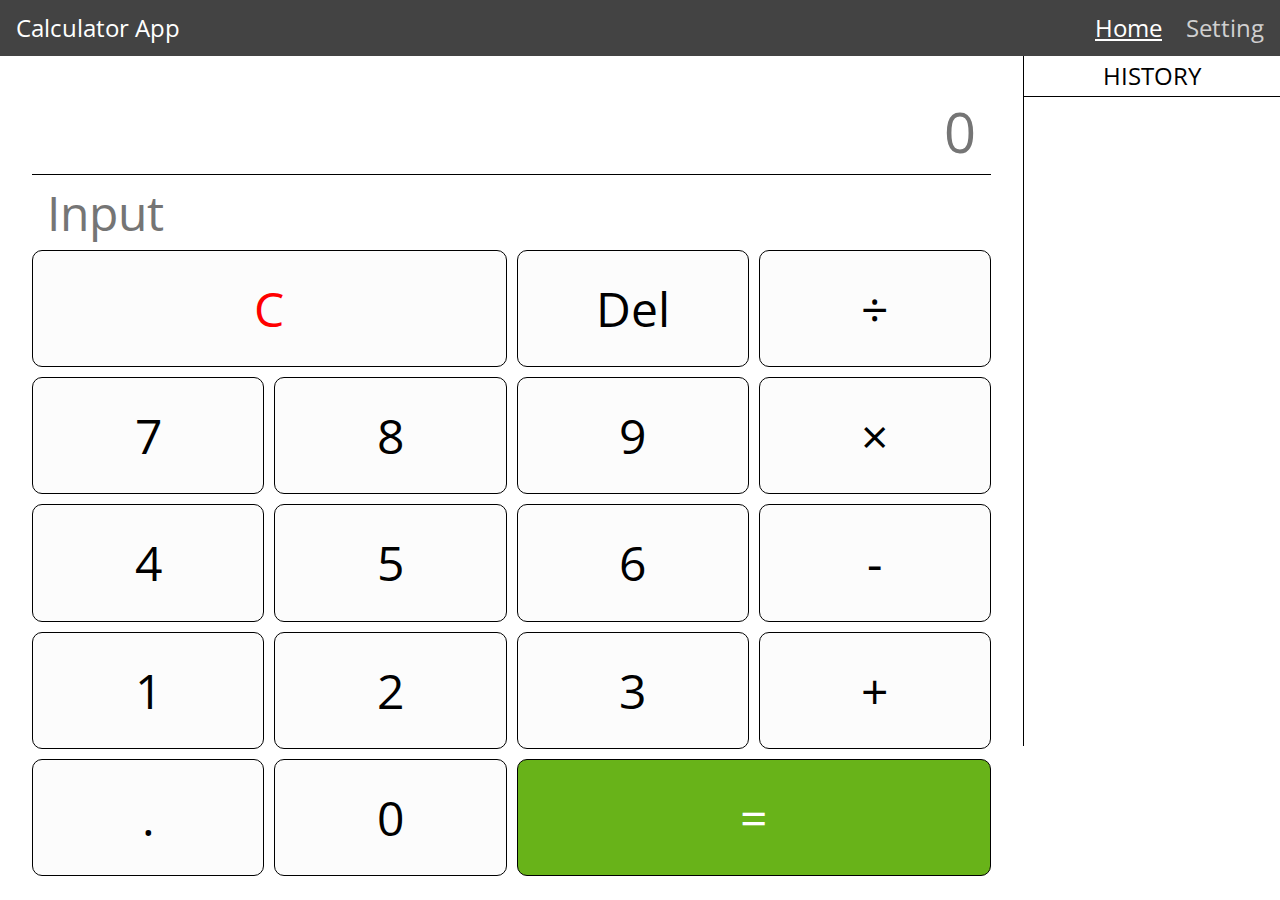
==== index.html @ a398b0c0 "feat: update html, css" ====
<!DOCTYPE html>
<html lang="en">
  <head>
    <meta charset="UTF-8" />
    <meta name="viewport" content="width=device-width, initial-scale=1.0" />
    <link rel="stylesheet" href="style.css" />
    <title>Calculator</title>
  </head>
  <body>
    <header class="calculator__header">
      <div class="header-name">Calculator App</div>
      <nav class="header-nav">
        <a class="nav-link active-page" href="">Home</a>
        <a class="nav-link" href="">Setting</a>
      </nav>
    </header>
    <main>
      <article class="calculator">
        <div class="calculator-block container">
          <input
            type="text"
            id="display"
            class="calculator__display"
            placeholder="0"
            disabled
          />
          <input
            class="calculator__input"
            type="text"
            id="userInput"
            placeholder="Input"
            disabled
          />
          <div class="calculator__keypad">
            <button id="btn-clear" class="btn btn-clear" data-clear>C</button>
            <button id="btn-delete" class="btn" data-backspace>Del</button>
            <button id="btn-divide" class="btn" data-operator="÷">÷</button>
            <button id="btn-7" class="btn" data-number="7">7</button>
            <button id="btn-8" class="btn" data-number="8">8</button>
            <button id="btn-9" class="btn" data-number="9">9</button>
            <button id="btn-multiply" class="btn" data-operator="×">×</button>
            <button id="btn-4" class="btn" data-number="4">4</button>
            <button id="btn-5" class="btn" data-number="5">5</button>
            <button id="btn-6" class="btn" data-number="6">6</button>
            <button id="btn-minus" class="btn" data-operator="-">-</button>
            <button id="btn-1" class="btn" data-number="1">1</button>
            <button id="btn-2" class="btn" data-number="2">2</button>
            <button id="btn-3" class="btn" data-number="3">3</button>
            <button id="btn-plus" class="btn" data-operator="+">+</button>
            <button id="btn-decimal" class="btn" data-decimal=".">.</button>
            <button id="btn-0" class="btn" data-number="0">0</button>
            <button id="btn-equal" class="btn btn-equal" data-equal>=</button>
          </div>
        </div>
        <div class="history-block container">
          <h4>HISTORY</h4>
          <div class="history-container container"></div>
        </div>
      </article>
    </main>
    <!-- <div class="container">
      <article class="calculator"></article>
    </div>
    <div class="right-side"></div> -->

    <script src="script.js"></script>
  </body>
</html>
---- style.css ----
@import url('https://fonts.googleapis.com/css2?family=Open+Sans:ital,wght@0,300..800;1,300..800&display=swap');

* {
	padding: 0;
	margin: 0;
	border: 0;
}

*,
*:before,
*:after {
	-webkit-box-sizing: border-box;
	box-sizing: border-box;
}

:focus,
:active {
	outline: none;
}

a:focus,
a:active {
	outline: none;
}

nav,
footer,
header,
aside {
	display: block;
}

html,
body {
	height: 100%;
	width: 100%;
	font-size: 100%;
	line-height: 1;
	font-size: 14px;
	-ms-text-size-adjust: 100%;
	-moz-text-size-adjust: 100%;
	-webkit-text-size-adjust: 100%;
}

input,
button,
textarea {
	font-family: inherit;
}

input::-ms-clear {
	display: none;
}

button {
	cursor: pointer;
}

button::-moz-focus-inner {
	padding: 0;
	border: 0;
}

a,
a:visited {
	text-decoration: none;
	color: inherit;
}

a:hover {
	text-decoration: none;
}

ul li {
	list-style: none;
}

h1,
h2,
h3,
h4,
h5,
h6 {
	font-size: inherit;
	font-weight: 400;
}



/*--------------------*/

:root {
	--color-bg: #FFFFFF;
	--color-bg-header: #434343;
	--color-white-100: rgba(255, 255, 255, 1);
	--color-white-75: rgba(255, 255, 255, 0.75);
	--color-black-100: rgba(0, 0, 0, 1);
	/* --color-quiz: #171717;
	--color-bg-second: #444444;
	--color-text: #E5E5E5;
	--color-bg-answer: #152A3D;
	--color-bg-hover: #294F74;
	--color-answer-checked: #3A668B;
	--color-correct-answer: #62BE5C;
	--color-incorrect-answer: #C63B34;
	--color-not-selected-answer: #ffc507;
	--color-button: #437FB1;
	--color-checkbox: #0b76ef;
	--color-bg-switch-theme: #FFF;
	--color-switch-theme: #171717; */

	--font: "Open Sans", sans-serif;

	--xs3: 4px;
	--xs2: 8px;
	--xs: 16px;
	--sm: 24px;
	--md: 32px;
	--lg: 40px;
	--xl: 48px;
	--xl2: 56px;
	--xl3: 64px;
	--xl4: 72px;
	--xl5: 80px;
	--xl6: 88px;
	--xl7: 96px;
	--xl8: 104px;
	--xl9: 112px;
	--xl10: 120px;
}

.light-theme {
	--color-bg: #FFF;
	/* --color-quiz: #B8B8B8;
	--color-bg-second: #F0F0F0;
	--color-text: #171717;
	--color-bg-answer: #73B1F4;
	--color-bg-hover: #5E9CEA;
	--color-answer-checked: #4B89DA;
	--color-button: #73B1F4;
	--color-bg-switch-theme: #171717;
	--color-switch-theme: #FFF; */
}

body {
	font-family: var(--font);
	background: var(--color-bg);
}

main {
	/* height: calc(100vh - 56px); */
}

.container {
	height: calc(100vh - 210px);
}

.calculator__header {
	background: var(--color-bg-header);
	color: var(--color-white-100);

	display: flex;
	justify-content: space-between;

	font-size: var(--sm);
	padding: var(--xs);
}

.header-nav {
	display: flex;
	gap: var(--sm);
}

.nav-link {
	color: var(--color-white-75);
}

.active-page {
	color: var(--color-white-100);
	text-decoration: underline;
}

.calculator {
	display: flex;
}

.calculator-block {
	flex: 1 1 80%;
	padding: var(--md);
	border-right: 1px solid var(--color-black-100);
}

.calculator-block input:disabled {
	background: var(--color-white-100);
	color: var(--color-black-100);
}

.calculator__input {
	width: 100%;
	font-size: var(--xl);
	border-top: 1px solid var(--color-black-100);
	padding: 5px 15px;
}

.calculator__display {
	width: 100%;
	font-size: var(--xl2);
	text-align: right;
	direction: ltr;
	padding: 5px 15px;
}

.calculator__keypad {
	height: 100%;
	display: -ms-grid;
	display: grid;
	-webkit-box-pack: center;
	-ms-flex-pack: center;
	justify-content: center;
	gap: 10px;
	-ms-grid-columns: 1fr 10px 1fr 10px 1fr 10px 1fr;
	grid-template-columns: repeat(4, 1fr);
	-ms-grid-rows: 1fr 10px 1fr 10px 1fr 10px 1fr 10px 1fr;
	grid-template-rows: repeat(5, 1fr);
}

.buttons>*:nth-child(1) {
	-ms-grid-row: 1;
	-ms-grid-column: 1;
}

.buttons>*:nth-child(2) {
	-ms-grid-row: 1;
	-ms-grid-column: 3;
}

.buttons>*:nth-child(3) {
	-ms-grid-row: 1;
	-ms-grid-column: 5;
}

.buttons>*:nth-child(4) {
	-ms-grid-row: 1;
	-ms-grid-column: 7;
}

.buttons>*:nth-child(5) {
	-ms-grid-row: 3;
	-ms-grid-column: 1;
}

.buttons>*:nth-child(6) {
	-ms-grid-row: 3;
	-ms-grid-column: 3;
}

.buttons>*:nth-child(7) {
	-ms-grid-row: 3;
	-ms-grid-column: 5;
}

.buttons>*:nth-child(8) {
	-ms-grid-row: 3;
	-ms-grid-column: 7;
}

.buttons>*:nth-child(9) {
	-ms-grid-row: 5;
	-ms-grid-column: 1;
}

.buttons>*:nth-child(10) {
	-ms-grid-row: 5;
	-ms-grid-column: 3;
}

.buttons>*:nth-child(11) {
	-ms-grid-row: 5;
	-ms-grid-column: 5;
}

.buttons>*:nth-child(12) {
	-ms-grid-row: 5;
	-ms-grid-column: 7;
}

.buttons>*:nth-child(13) {
	-ms-grid-row: 7;
	-ms-grid-column: 1;
}

.buttons>*:nth-child(14) {
	-ms-grid-row: 7;
	-ms-grid-column: 3;
}

.buttons>*:nth-child(15) {
	-ms-grid-row: 7;
	-ms-grid-column: 5;
}

.buttons>*:nth-child(16) {
	-ms-grid-row: 7;
	-ms-grid-column: 7;
}

.buttons>*:nth-child(17) {
	-ms-grid-row: 9;
	-ms-grid-column: 1;
}

.buttons>*:nth-child(18) {
	-ms-grid-row: 9;
	-ms-grid-column: 3;
}

.buttons>*:nth-child(19) {
	-ms-grid-row: 9;
	-ms-grid-column: 5;
}

.buttons>*:nth-child(20) {
	-ms-grid-row: 9;
	-ms-grid-column: 7;
}

.btn {
	font-size: var(--xl);
	border: 1px solid #000;
	border-radius: 10px;
	background-color: #fcfcfc;
}

.btn:hover {
	background-color: #dfdfdf;
}

.btn:active {
	background-color: #afafaf;
}

.btn-clear {
	-ms-grid-column: 1;
	grid-column-start: 1;
	-ms-grid-column-span: 2;
	grid-column-end: 3;
	color: red;
	-webkit-transition: 0.3s ease;
	transition: 0.3s ease;
}

.btn-clear:hover {
	color: white;
	background-color: rgb(255, 90, 90);
}

.btn-clear:active {
	background-color: rgb(165, 0, 0);
}

.btn-equal {
	-ms-grid-column: 3;
	grid-column-start: 3;
	-ms-grid-column-span: 2;
	grid-column-end: 5;
	color: white;
	background-color: #68b319;
	-webkit-transition: 0.3s ease;
	transition: 0.3s ease;
}

.btn-equal:hover {
	background-color: #599b13;
}

.btn-equal:active {
	background-color: #42720f;
}

.history-block {
	flex: 1 1 20%;
}

.history-container {
	overflow-y: scroll;
}

.history-block h4 {
	font-size: var(--sm);
	padding: var(--xs2);
	margin-bottom: var(--xs2);
	text-align: center;
	border-bottom: 1px solid var(--color-black-100);
}

.history-container {
	font-size: var(--sm);
	padding: var(--xs3);
}

.history-item {
	cursor: pointer;
}

.history-item:hover {
	font-weight: bold;
}

@media (max-width: 600px) {
	.calculator__header {
		font-size: var(--xs);
		padding: var(--xs2);
	}
}

/*
body {
	font-family: "Open Sans";
	font-size: 48px;
	background: #fcfcfc;
}

body button {
	font-size: inherit;
}

#userInput {
	width: 100%;
	font-size: 64px;
	border: 2px solid #000;
	text-align: right;
	direction: ltr;
	padding: 5px 15px;
}

.container {
	width: 75%;
	height: 100vh;
	margin: auto;
	display: -webkit-box;
	display: -ms-flexbox;
	display: flex;
	-webkit-box-pack: center;
	-ms-flex-pack: center;
	justify-content: center;
	-webkit-box-align: center;
	-ms-flex-align: center;
	align-items: center;
}

.calculator {
	background-color: #f2f2f2;
	-webkit-box-shadow: 0px 2px 6px 3px black;
	box-shadow: 0px 2px 6px 3px black;
	padding: 15px;
	width: 400px;
	height: 550px;
	display: -webkit-box;
	display: -ms-flexbox;
	display: flex;
	-webkit-box-orient: vertical;
	-webkit-box-direction: normal;
	-ms-flex-direction: column;
	flex-direction: column;
	gap: 10px;
}

.calculator__buttons {
	height: 100%;
	display: -ms-grid;
	display: grid;
	-webkit-box-pack: center;
	-ms-flex-pack: center;
	justify-content: center;
	gap: 10px;
	-ms-grid-columns: 1fr 10px 1fr 10px 1fr 10px 1fr;
	grid-template-columns: repeat(4, 1fr);
	-ms-grid-rows: 1fr 10px 1fr 10px 1fr 10px 1fr 10px 1fr;
	grid-template-rows: repeat(5, 1fr);
}

.buttons>*:nth-child(1) {
	-ms-grid-row: 1;
	-ms-grid-column: 1;
}

.buttons>*:nth-child(2) {
	-ms-grid-row: 1;
	-ms-grid-column: 3;
}

.buttons>*:nth-child(3) {
	-ms-grid-row: 1;
	-ms-grid-column: 5;
}

.buttons>*:nth-child(4) {
	-ms-grid-row: 1;
	-ms-grid-column: 7;
}

.buttons>*:nth-child(5) {
	-ms-grid-row: 3;
	-ms-grid-column: 1;
}

.buttons>*:nth-child(6) {
	-ms-grid-row: 3;
	-ms-grid-column: 3;
}

.buttons>*:nth-child(7) {
	-ms-grid-row: 3;
	-ms-grid-column: 5;
}

.buttons>*:nth-child(8) {
	-ms-grid-row: 3;
	-ms-grid-column: 7;
}

.buttons>*:nth-child(9) {
	-ms-grid-row: 5;
	-ms-grid-column: 1;
}

.buttons>*:nth-child(10) {
	-ms-grid-row: 5;
	-ms-grid-column: 3;
}

.buttons>*:nth-child(11) {
	-ms-grid-row: 5;
	-ms-grid-column: 5;
}

.buttons>*:nth-child(12) {
	-ms-grid-row: 5;
	-ms-grid-column: 7;
}

.buttons>*:nth-child(13) {
	-ms-grid-row: 7;
	-ms-grid-column: 1;
}

.buttons>*:nth-child(14) {
	-ms-grid-row: 7;
	-ms-grid-column: 3;
}

.buttons>*:nth-child(15) {
	-ms-grid-row: 7;
	-ms-grid-column: 5;
}

.buttons>*:nth-child(16) {
	-ms-grid-row: 7;
	-ms-grid-column: 7;
}

.buttons>*:nth-child(17) {
	-ms-grid-row: 9;
	-ms-grid-column: 1;
}

.buttons>*:nth-child(18) {
	-ms-grid-row: 9;
	-ms-grid-column: 3;
}

.buttons>*:nth-child(19) {
	-ms-grid-row: 9;
	-ms-grid-column: 5;
}

.buttons>*:nth-child(20) {
	-ms-grid-row: 9;
	-ms-grid-column: 7;
}

.btn {
	border: 1px solid #000;
	border-radius: 10px;
	background-color: #fcfcfc;
}

.btn:hover {
	background-color: #dfdfdf;
}

.btn:active {
	background-color: #afafaf;
}

.btn-clear {
	-ms-grid-column: 1;
	grid-column-start: 1;
	-ms-grid-column-span: 2;
	grid-column-end: 3;
	color: red;
	-webkit-transition: 0.3s ease;
	transition: 0.3s ease;
}

.btn-clear:hover {
	color: white;
	background-color: rgb(255, 90, 90);
}

.btn-clear:active {
	background-color: rgb(165, 0, 0);
}

.btn-equal {
	-ms-grid-column: 3;
	grid-column-start: 3;
	-ms-grid-column-span: 2;
	grid-column-end: 5;
	color: white;
	background-color: #68b319;
	-webkit-transition: 0.3s ease;
	transition: 0.3s ease;
}

.btn-equal:hover {
	background-color: #599b13;
}

.btn-equal:active {
	background-color: #42720f;
}

.calculator-row {
	display: flex;
}

.right-side {
	padding: 0 20px;
}

@media (max-width: 479.98px) {
	.calculator {
		width: 300px;
		height: 400px;
	}

	body {
		font-size: 32px;
	}

	#userInput {
		font-size: 48px;
		padding: 0 15px;
	}
}
	*/
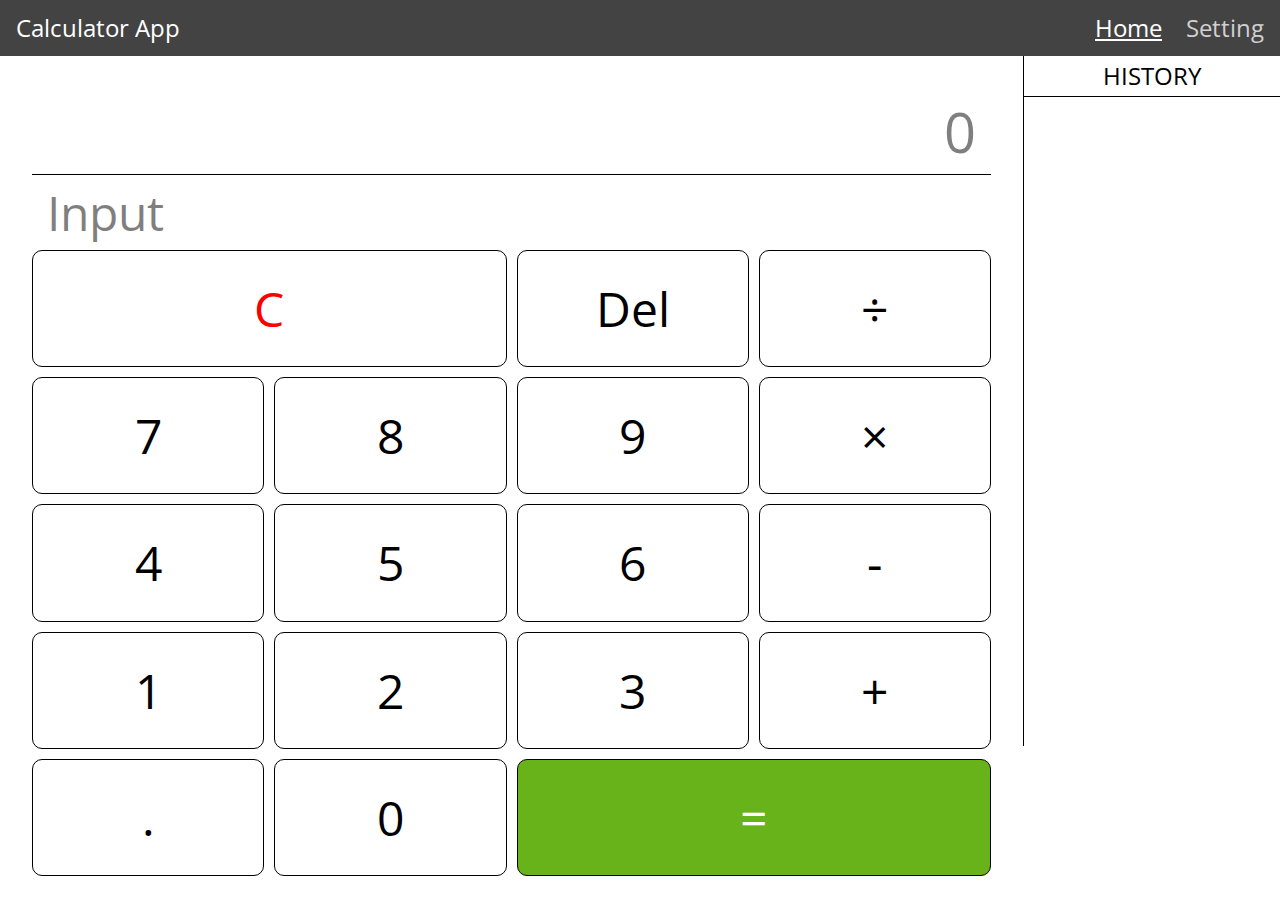
==== commit f2ca7a8a: "feat: add settings page" ====
--- a/index.html
+++ b/index.html
@@ -10,8 +10,8 @@
     <header class="calculator__header">
       <div class="header-name">Calculator App</div>
       <nav class="header-nav">
-        <a class="nav-link active-page" href="">Home</a>
-        <a class="nav-link" href="">Setting</a>
+        <a class="nav-link active-page" href="/">Home</a>
+        <a class="nav-link" href="settings.html">Setting</a>
       </nav>
     </header>
     <main>
--- a/style.css
+++ b/style.css
@@ -92,25 +92,20 @@
 :root {
 	--color-bg: #FFFFFF;
 	--color-bg-header: #434343;
+	--color-placeholder: rgba(0, 0, 0, 0.5);
+	--color-bg-btn: #FFFFFF;
+	--color-text: #000000;
 	--color-white-100: rgba(255, 255, 255, 1);
 	--color-white-75: rgba(255, 255, 255, 0.75);
 	--color-black-100: rgba(0, 0, 0, 1);
-	/* --color-quiz: #171717;
-	--color-bg-second: #444444;
-	--color-text: #E5E5E5;
-	--color-bg-answer: #152A3D;
-	--color-bg-hover: #294F74;
-	--color-answer-checked: #3A668B;
-	--color-correct-answer: #62BE5C;
-	--color-incorrect-answer: #C63B34;
-	--color-not-selected-answer: #ffc507;
-	--color-button: #437FB1;
-	--color-checkbox: #0b76ef;
-	--color-bg-switch-theme: #FFF;
-	--color-switch-theme: #171717; */
+
+	--color-bg-switch-theme: #171717;
+	--color-switch-theme: #FFF;
+
 
 	--font: "Open Sans", sans-serif;
 
+	--header-height: 210px;
 	--xs3: 4px;
 	--xs2: 8px;
 	--xs: 16px;
@@ -129,17 +124,18 @@
 	--xl10: 120px;
 }
 
-.light-theme {
-	--color-bg: #FFF;
-	/* --color-quiz: #B8B8B8;
-	--color-bg-second: #F0F0F0;
-	--color-text: #171717;
-	--color-bg-answer: #73B1F4;
-	--color-bg-hover: #5E9CEA;
-	--color-answer-checked: #4B89DA;
-	--color-button: #73B1F4;
-	--color-bg-switch-theme: #171717;
-	--color-switch-theme: #FFF; */
+.dark-theme {
+	--color-bg: #727272;
+	--color-bg-header: #434343;
+	--color-bg-btn: #949494;
+	--color-placeholder: rgba(255, 255, 255, 0.5);
+	--color-text: #FFFFFF;
+	--color-white-100: rgba(255, 255, 255, 1);
+	--color-white-75: rgba(255, 255, 255, 0.65);
+	--color-black-100: rgba(0, 0, 0, 1);
+
+	--color-bg-switch-theme: #FFF;
+	--color-switch-theme: #727272;
 }
 
 body {
@@ -147,12 +143,9 @@
 	background: var(--color-bg);
 }
 
-main {
-	/* height: calc(100vh - 56px); */
-}
 
 .container {
-	height: calc(100vh - 210px);
+	height: calc(100vh - var(--header-height));
 }
 
 .calculator__header {
@@ -187,19 +180,23 @@
 .calculator-block {
 	flex: 1 1 80%;
 	padding: var(--md);
-	border-right: 1px solid var(--color-black-100);
+	border-right: 1px solid var(--color-text);
+}
+
+.calculator-block input::placeholder {
+	color: var(--color-placeholder);
 }
 
 .calculator-block input:disabled {
-	background: var(--color-white-100);
-	color: var(--color-black-100);
+	background: var(--color-bg);
 }
 
 .calculator__input {
 	width: 100%;
 	font-size: var(--xl);
-	border-top: 1px solid var(--color-black-100);
+	border-top: 1px solid var(--color-text);
 	padding: 5px 15px;
+	color: var(--color-text);
 }
 
 .calculator__display {
@@ -208,6 +205,7 @@
 	text-align: right;
 	direction: ltr;
 	padding: 5px 15px;
+	color: var(--color-text);
 }
 
 .calculator__keypad {
@@ -328,7 +326,8 @@
 	font-size: var(--xl);
 	border: 1px solid #000;
 	border-radius: 10px;
-	background-color: #fcfcfc;
+	background-color: var(--color-bg-btn);
+	color: var(--color-text);
 }
 
 .btn:hover {
@@ -382,7 +381,7 @@
 }
 
 .history-container {
-	overflow-y: scroll;
+	overflow-y: auto;
 }
 
 .history-block h4 {
@@ -390,7 +389,8 @@
 	padding: var(--xs2);
 	margin-bottom: var(--xs2);
 	text-align: center;
-	border-bottom: 1px solid var(--color-black-100);
+	border-bottom: 1px solid var(--color-text);
+	color: var(--color-text);
 }
 
 .history-container {
@@ -400,258 +400,59 @@
 
 .history-item {
 	cursor: pointer;
+	color: var(--color-text);
 }
 
 .history-item:hover {
 	font-weight: bold;
 }
+
+
+.settings-header {
+	color: var(--color-text);
+	font-size: var(--xl);
+	padding: var(--md);
+}
+
+.settings label {
+	padding: var(--xs2) var(--md);
+	color: var(--color-text);
+	font-size: var(--sm);
+	display: block;
+}
+
+#theme-select {
+	width: 200px;
+	margin: var(--xs2) var(--md);
+	background-color: var(--color-switch-theme);
+	color: var(--color-bg-switch-theme);
+	border: 1px solid var(--color-bg-switch-theme);
+	font-size: var(--sm);
+	font-family: inherit;
+	padding: var(--xs3) var(--xs2);
+	display: block;
+}
+
+#clear-history {
+	width: 200px;
+	margin: var(--xs2) var(--md);
+	background-color: var(--color-switch-theme);
+	color: var(--color-bg-switch-theme);
+	border: 1px solid var(--color-bg-switch-theme);
+	font-size: var(--sm);
+	font-family: inherit;
+	padding: var(--xs3) var(--xs2);
+	display: block;
+}
+
+#clear-history:hover {
+	text-decoration: underline;
+}
+
 
 @media (max-width: 600px) {
 	.calculator__header {
 		font-size: var(--xs);
 		padding: var(--xs2);
 	}
-}
-
-/*
-body {
-	font-family: "Open Sans";
-	font-size: 48px;
-	background: #fcfcfc;
-}
-
-body button {
-	font-size: inherit;
-}
-
-#userInput {
-	width: 100%;
-	font-size: 64px;
-	border: 2px solid #000;
-	text-align: right;
-	direction: ltr;
-	padding: 5px 15px;
-}
-
-.container {
-	width: 75%;
-	height: 100vh;
-	margin: auto;
-	display: -webkit-box;
-	display: -ms-flexbox;
-	display: flex;
-	-webkit-box-pack: center;
-	-ms-flex-pack: center;
-	justify-content: center;
-	-webkit-box-align: center;
-	-ms-flex-align: center;
-	align-items: center;
-}
-
-.calculator {
-	background-color: #f2f2f2;
-	-webkit-box-shadow: 0px 2px 6px 3px black;
-	box-shadow: 0px 2px 6px 3px black;
-	padding: 15px;
-	width: 400px;
-	height: 550px;
-	display: -webkit-box;
-	display: -ms-flexbox;
-	display: flex;
-	-webkit-box-orient: vertical;
-	-webkit-box-direction: normal;
-	-ms-flex-direction: column;
-	flex-direction: column;
-	gap: 10px;
-}
-
-.calculator__buttons {
-	height: 100%;
-	display: -ms-grid;
-	display: grid;
-	-webkit-box-pack: center;
-	-ms-flex-pack: center;
-	justify-content: center;
-	gap: 10px;
-	-ms-grid-columns: 1fr 10px 1fr 10px 1fr 10px 1fr;
-	grid-template-columns: repeat(4, 1fr);
-	-ms-grid-rows: 1fr 10px 1fr 10px 1fr 10px 1fr 10px 1fr;
-	grid-template-rows: repeat(5, 1fr);
-}
-
-.buttons>*:nth-child(1) {
-	-ms-grid-row: 1;
-	-ms-grid-column: 1;
-}
-
-.buttons>*:nth-child(2) {
-	-ms-grid-row: 1;
-	-ms-grid-column: 3;
-}
-
-.buttons>*:nth-child(3) {
-	-ms-grid-row: 1;
-	-ms-grid-column: 5;
-}
-
-.buttons>*:nth-child(4) {
-	-ms-grid-row: 1;
-	-ms-grid-column: 7;
-}
-
-.buttons>*:nth-child(5) {
-	-ms-grid-row: 3;
-	-ms-grid-column: 1;
-}
-
-.buttons>*:nth-child(6) {
-	-ms-grid-row: 3;
-	-ms-grid-column: 3;
-}
-
-.buttons>*:nth-child(7) {
-	-ms-grid-row: 3;
-	-ms-grid-column: 5;
-}
-
-.buttons>*:nth-child(8) {
-	-ms-grid-row: 3;
-	-ms-grid-column: 7;
-}
-
-.buttons>*:nth-child(9) {
-	-ms-grid-row: 5;
-	-ms-grid-column: 1;
-}
-
-.buttons>*:nth-child(10) {
-	-ms-grid-row: 5;
-	-ms-grid-column: 3;
-}
-
-.buttons>*:nth-child(11) {
-	-ms-grid-row: 5;
-	-ms-grid-column: 5;
-}
-
-.buttons>*:nth-child(12) {
-	-ms-grid-row: 5;
-	-ms-grid-column: 7;
-}
-
-.buttons>*:nth-child(13) {
-	-ms-grid-row: 7;
-	-ms-grid-column: 1;
-}
-
-.buttons>*:nth-child(14) {
-	-ms-grid-row: 7;
-	-ms-grid-column: 3;
-}
-
-.buttons>*:nth-child(15) {
-	-ms-grid-row: 7;
-	-ms-grid-column: 5;
-}
-
-.buttons>*:nth-child(16) {
-	-ms-grid-row: 7;
-	-ms-grid-column: 7;
-}
-
-.buttons>*:nth-child(17) {
-	-ms-grid-row: 9;
-	-ms-grid-column: 1;
-}
-
-.buttons>*:nth-child(18) {
-	-ms-grid-row: 9;
-	-ms-grid-column: 3;
-}
-
-.buttons>*:nth-child(19) {
-	-ms-grid-row: 9;
-	-ms-grid-column: 5;
-}
-
-.buttons>*:nth-child(20) {
-	-ms-grid-row: 9;
-	-ms-grid-column: 7;
-}
-
-.btn {
-	border: 1px solid #000;
-	border-radius: 10px;
-	background-color: #fcfcfc;
-}
-
-.btn:hover {
-	background-color: #dfdfdf;
-}
-
-.btn:active {
-	background-color: #afafaf;
-}
-
-.btn-clear {
-	-ms-grid-column: 1;
-	grid-column-start: 1;
-	-ms-grid-column-span: 2;
-	grid-column-end: 3;
-	color: red;
-	-webkit-transition: 0.3s ease;
-	transition: 0.3s ease;
-}
-
-.btn-clear:hover {
-	color: white;
-	background-color: rgb(255, 90, 90);
-}
-
-.btn-clear:active {
-	background-color: rgb(165, 0, 0);
-}
-
-.btn-equal {
-	-ms-grid-column: 3;
-	grid-column-start: 3;
-	-ms-grid-column-span: 2;
-	grid-column-end: 5;
-	color: white;
-	background-color: #68b319;
-	-webkit-transition: 0.3s ease;
-	transition: 0.3s ease;
-}
-
-.btn-equal:hover {
-	background-color: #599b13;
-}
-
-.btn-equal:active {
-	background-color: #42720f;
-}
-
-.calculator-row {
-	display: flex;
-}
-
-.right-side {
-	padding: 0 20px;
-}
-
-@media (max-width: 479.98px) {
-	.calculator {
-		width: 300px;
-		height: 400px;
-	}
-
-	body {
-		font-size: 32px;
-	}
-
-	#userInput {
-		font-size: 48px;
-		padding: 0 15px;
-	}
-}
-	*/+}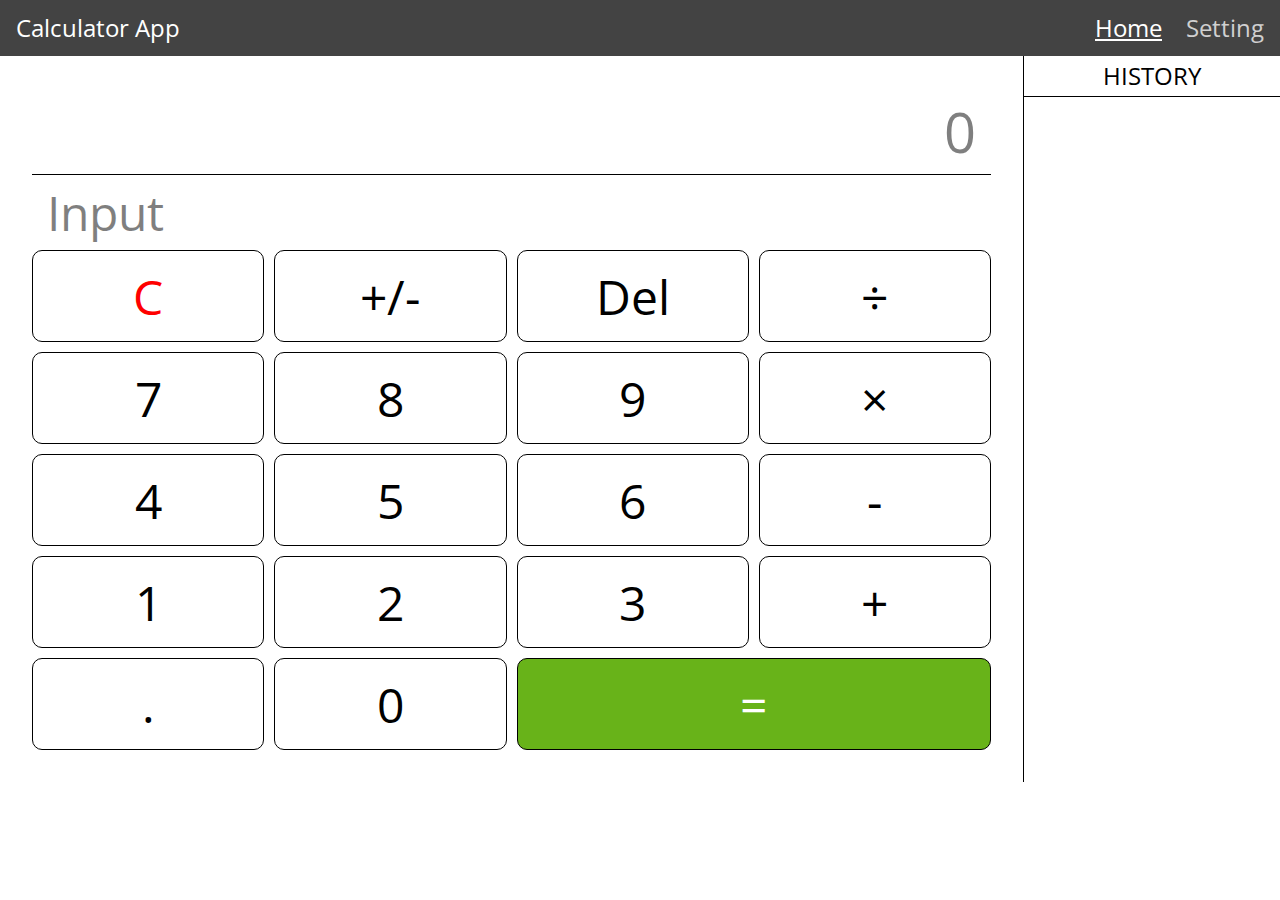
==== commit 8c2d1a7c: "fix: update layout" ====
--- a/index.html
+++ b/index.html
@@ -7,57 +7,63 @@
     <title>Calculator</title>
   </head>
   <body>
-    <header class="calculator__header">
-      <div class="header-name">Calculator App</div>
-      <nav class="header-nav">
-        <a class="nav-link active-page" href="/">Home</a>
-        <a class="nav-link" href="settings.html">Setting</a>
-      </nav>
-    </header>
-    <main>
-      <article class="calculator">
-        <div class="calculator-block container">
-          <input
-            type="text"
-            id="display"
-            class="calculator__display"
-            placeholder="0"
-            disabled
-          />
-          <input
-            class="calculator__input"
-            type="text"
-            id="userInput"
-            placeholder="Input"
-            disabled
-          />
-          <div class="calculator__keypad">
-            <button id="btn-clear" class="btn btn-clear" data-clear>C</button>
-            <button id="btn-delete" class="btn" data-backspace>Del</button>
-            <button id="btn-divide" class="btn" data-operator="÷">÷</button>
-            <button id="btn-7" class="btn" data-number="7">7</button>
-            <button id="btn-8" class="btn" data-number="8">8</button>
-            <button id="btn-9" class="btn" data-number="9">9</button>
-            <button id="btn-multiply" class="btn" data-operator="×">×</button>
-            <button id="btn-4" class="btn" data-number="4">4</button>
-            <button id="btn-5" class="btn" data-number="5">5</button>
-            <button id="btn-6" class="btn" data-number="6">6</button>
-            <button id="btn-minus" class="btn" data-operator="-">-</button>
-            <button id="btn-1" class="btn" data-number="1">1</button>
-            <button id="btn-2" class="btn" data-number="2">2</button>
-            <button id="btn-3" class="btn" data-number="3">3</button>
-            <button id="btn-plus" class="btn" data-operator="+">+</button>
-            <button id="btn-decimal" class="btn" data-decimal=".">.</button>
-            <button id="btn-0" class="btn" data-number="0">0</button>
-            <button id="btn-equal" class="btn btn-equal" data-equal>=</button>
+    
+      <header class="calculator__header">
+        <div class="header-name">Calculator App</div>
+        <nav class="header-nav">
+          <a class="nav-link active-page" href="/">Home</a>
+          <a class="nav-link" href="settings.html">Setting</a>
+        </nav>
+      </header>
+      <main>
+			<div class="wrapper">
+        <section class="calculator">
+          <div class="calculator-block container">
+            <input
+              type="text"
+              id="display"
+              class="calculator__display"
+              placeholder="0"
+              disabled
+            />
+            <input
+              class="calculator__input"
+              type="text"
+              id="userInput"
+              placeholder="Input"
+              disabled
+            />
+            <div class="calculator__keypad">
+              <button id="btn-clear" class="btn btn-clear" data-clear>C</button>
+              <button id="btn-change" class="btn btn-change" data-clear>
+                +/-
+              </button>
+              <button id="btn-delete" class="btn" data-backspace>Del</button>
+              <button id="btn-divide" class="btn" data-operator="÷">÷</button>
+              <button id="btn-7" class="btn" data-number="7">7</button>
+              <button id="btn-8" class="btn" data-number="8">8</button>
+              <button id="btn-9" class="btn" data-number="9">9</button>
+              <button id="btn-multiply" class="btn" data-operator="×">×</button>
+              <button id="btn-4" class="btn" data-number="4">4</button>
+              <button id="btn-5" class="btn" data-number="5">5</button>
+              <button id="btn-6" class="btn" data-number="6">6</button>
+              <button id="btn-minus" class="btn" data-operator="-">-</button>
+              <button id="btn-1" class="btn" data-number="1">1</button>
+              <button id="btn-2" class="btn" data-number="2">2</button>
+              <button id="btn-3" class="btn" data-number="3">3</button>
+              <button id="btn-plus" class="btn" data-operator="+">+</button>
+              <button id="btn-decimal" class="btn" data-decimal=".">.</button>
+              <button id="btn-0" class="btn" data-number="0">0</button>
+              <button id="btn-equal" class="btn btn-equal" data-equal>=</button>
+            </div>
           </div>
-        </div>
-        <div class="history-block container">
-          <h4>HISTORY</h4>
-          <div class="history-container container"></div>
-        </div>
-      </article>
-    </main>
+          <div class="history-block container">
+            <h4>HISTORY</h4>
+            <div class="history-container container"></div>
+          </div>
+        </section>
+      </main>
+    </div>
     <!-- <div class="container">
       <article class="calculator"></article>
     </div>
--- a/style.css
+++ b/style.css
@@ -144,9 +144,9 @@
 }
 
 
-.container {
+/* .container {
 	height: calc(100vh - var(--header-height));
-}
+} */
 
 .calculator__header {
 	background: var(--color-bg-header);
@@ -176,6 +176,12 @@
 .calculator {
 	display: flex;
 }
+
+.wrapper {
+	max-width: 1440px;
+	margin: 0 auto;
+}
+
 
 .calculator-block {
 	flex: 1 1 80%;
@@ -209,7 +215,7 @@
 }
 
 .calculator__keypad {
-	height: 100%;
+	height: 500px;
 	display: -ms-grid;
 	display: grid;
 	-webkit-box-pack: center;
@@ -223,101 +229,141 @@
 }
 
 .buttons>*:nth-child(1) {
+	grid-row: 1;
+	grid-column: 1;
 	-ms-grid-row: 1;
 	-ms-grid-column: 1;
 }
 
 .buttons>*:nth-child(2) {
+	grid-row: 1;
+	grid-column: 3;
 	-ms-grid-row: 1;
 	-ms-grid-column: 3;
 }
 
 .buttons>*:nth-child(3) {
+	grid-row: 1;
+	grid-column: 5;
 	-ms-grid-row: 1;
 	-ms-grid-column: 5;
 }
 
 .buttons>*:nth-child(4) {
+	grid-row: 1;
+	grid-column: 7;
 	-ms-grid-row: 1;
 	-ms-grid-column: 7;
 }
 
 .buttons>*:nth-child(5) {
+	grid-row: 3;
+	grid-column: 1;
 	-ms-grid-row: 3;
 	-ms-grid-column: 1;
 }
 
 .buttons>*:nth-child(6) {
+	grid-row: 3;
+	grid-column: 3;
 	-ms-grid-row: 3;
 	-ms-grid-column: 3;
 }
 
 .buttons>*:nth-child(7) {
+	grid-row: 3;
+	grid-column: 5;
 	-ms-grid-row: 3;
 	-ms-grid-column: 5;
 }
 
 .buttons>*:nth-child(8) {
+	grid-row: 3;
+	grid-column: 7;
 	-ms-grid-row: 3;
 	-ms-grid-column: 7;
 }
 
 .buttons>*:nth-child(9) {
+	grid-row: 5;
+	grid-column: 1;
 	-ms-grid-row: 5;
 	-ms-grid-column: 1;
 }
 
 .buttons>*:nth-child(10) {
+	grid-row: 5;
+	grid-column: 3;
 	-ms-grid-row: 5;
 	-ms-grid-column: 3;
 }
 
 .buttons>*:nth-child(11) {
+	grid-row: 5;
+	grid-column: 5;
 	-ms-grid-row: 5;
 	-ms-grid-column: 5;
 }
 
 .buttons>*:nth-child(12) {
+	grid-row: 5;
+	grid-column: 7;
 	-ms-grid-row: 5;
 	-ms-grid-column: 7;
 }
 
 .buttons>*:nth-child(13) {
+	grid-row: 7;
+	grid-column: 1;
 	-ms-grid-row: 7;
 	-ms-grid-column: 1;
 }
 
 .buttons>*:nth-child(14) {
+	grid-row: 7;
+	grid-column: 3;
 	-ms-grid-row: 7;
 	-ms-grid-column: 3;
 }
 
 .buttons>*:nth-child(15) {
+	grid-row: 7;
+	grid-column: 5;
 	-ms-grid-row: 7;
 	-ms-grid-column: 5;
 }
 
 .buttons>*:nth-child(16) {
+	grid-row: 7;
+	grid-column: 7;
 	-ms-grid-row: 7;
 	-ms-grid-column: 7;
 }
 
 .buttons>*:nth-child(17) {
+	grid-row: 9;
+	grid-column: 1;
 	-ms-grid-row: 9;
 	-ms-grid-column: 1;
 }
 
 .buttons>*:nth-child(18) {
+	grid-row: 9;
+	grid-column: 3;
 	-ms-grid-row: 9;
 	-ms-grid-column: 3;
 }
 
 .buttons>*:nth-child(19) {
+	grid-row: 9;
+	grid-column: 5;
 	-ms-grid-row: 9;
 	-ms-grid-column: 5;
 }
 
 .buttons>*:nth-child(20) {
+	grid-row: 9;
+	grid-column: 7;
 	-ms-grid-row: 9;
 	-ms-grid-column: 7;
 }
@@ -339,10 +385,10 @@
 }
 
 .btn-clear {
-	-ms-grid-column: 1;
+	/* -ms-grid-column: 1;
 	grid-column-start: 1;
 	-ms-grid-column-span: 2;
-	grid-column-end: 3;
+	grid-column-end: 2; */
 	color: red;
 	-webkit-transition: 0.3s ease;
 	transition: 0.3s ease;
@@ -358,6 +404,7 @@
 }
 
 .btn-equal {
+	grid-column: 3;
 	-ms-grid-column: 3;
 	grid-column-start: 3;
 	-ms-grid-column-span: 2;
@@ -450,9 +497,24 @@
 }
 
 
-@media (max-width: 600px) {
+/* @media (max-width: 600px) {
 	.calculator__header {
 		font-size: var(--xs);
 		padding: var(--xs2);
 	}
+} */
+
+@media (max-width: 767.98px) {
+	.calculator {
+		flex-direction: column;
+	}
+
+	.history-block h4 {
+		font-size: var(--lg);
+	}
+
+	.history-container {
+		font-size: var(--md);
+		padding: var(--xs);
+	}
 }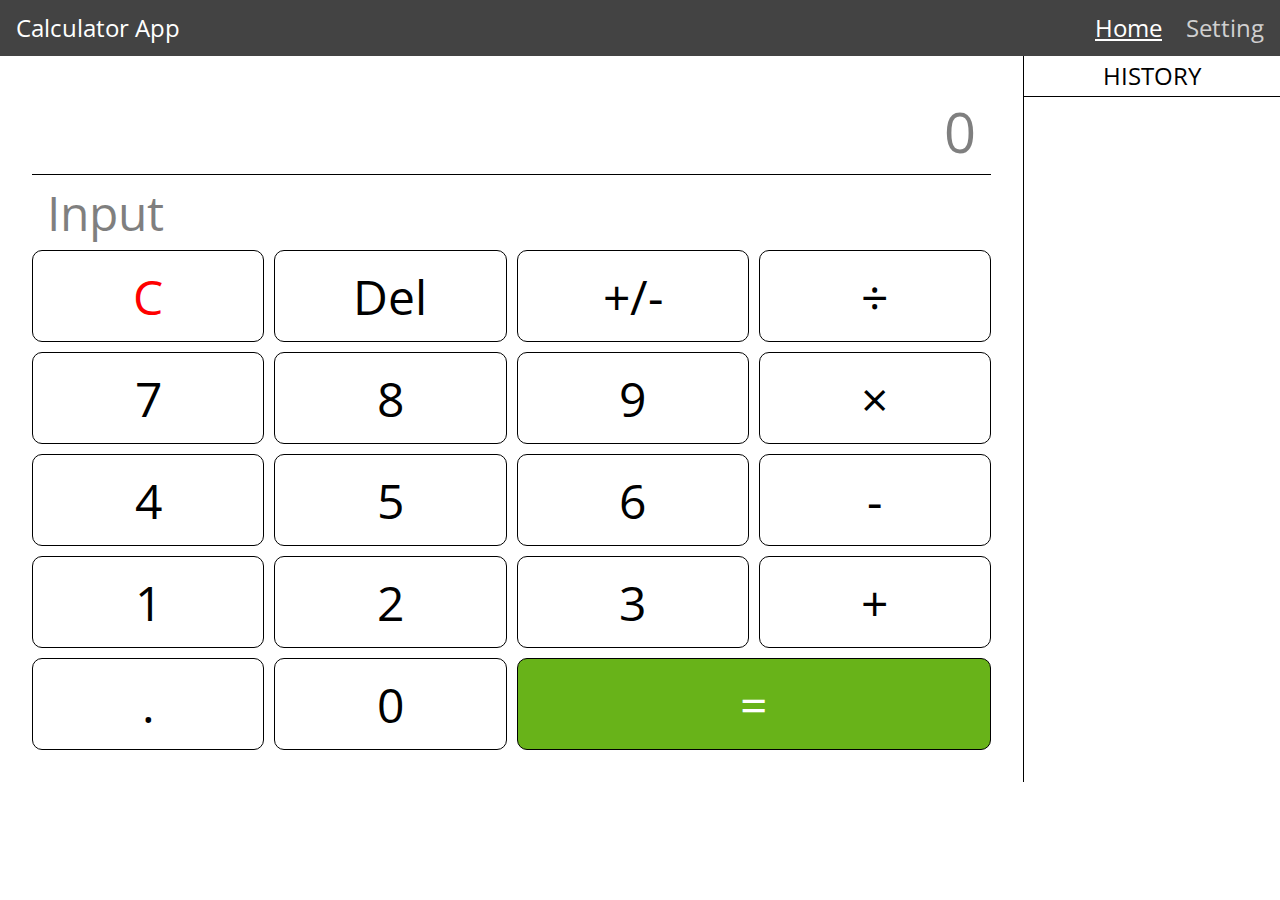
==== commit b6c3be81: "feat: add operation priority" ====
--- a/index.html
+++ b/index.html
@@ -35,10 +35,10 @@
             />
             <div class="calculator__keypad">
               <button id="btn-clear" class="btn btn-clear" data-clear>C</button>
-              <button id="btn-change" class="btn btn-change" data-clear>
-                +/-
-              </button>
               <button id="btn-delete" class="btn" data-backspace>Del</button>
+				  <button id="btn-change" class="btn btn-change" data-clear>
+					+/-
+				 </button>
               <button id="btn-divide" class="btn" data-operator="÷">÷</button>
               <button id="btn-7" class="btn" data-number="7">7</button>
               <button id="btn-8" class="btn" data-number="8">8</button>
--- a/style.css
+++ b/style.css
@@ -99,6 +99,18 @@
 	--color-white-75: rgba(255, 255, 255, 0.75);
 	--color-black-100: rgba(0, 0, 0, 1);
 
+	--color-btn-equal: #68b319;
+	--color-btn-equal-hover: #599b13;
+	--color-btn-equal-active: #42720f;
+
+	--color-btn-clear: red;
+	--color-btn-clear-hover: rgb(255, 90, 90);
+	--color-btn-clear-active: rgb(165, 0, 0);
+
+	--color-btn: #000000;
+	--color-btn-hover: #dfdfdf;
+	--color-btn-active: #afafaf;
+	--color-white: #FFFFFF;
 	--color-bg-switch-theme: #171717;
 	--color-switch-theme: #FFF;
 
@@ -370,37 +382,38 @@
 
 .btn {
 	font-size: var(--xl);
-	border: 1px solid #000;
+	border: 1px solid var(--color-btn);
 	border-radius: 10px;
 	background-color: var(--color-bg-btn);
 	color: var(--color-text);
 }
 
 .btn:hover {
-	background-color: #dfdfdf;
+	background-color: var(--color-btn-hover);
 }
 
 .btn:active {
-	background-color: #afafaf;
+	background-color: var(--color-btn-active);
 }
 
 .btn-clear {
-	/* -ms-grid-column: 1;
+	grid-column: 1;
+	-ms-grid-column: 1;
 	grid-column-start: 1;
 	-ms-grid-column-span: 2;
-	grid-column-end: 2; */
-	color: red;
+	grid-column-end: 2;
+	color: var(--color-btn-clear);
 	-webkit-transition: 0.3s ease;
 	transition: 0.3s ease;
 }
 
 .btn-clear:hover {
-	color: white;
-	background-color: rgb(255, 90, 90);
+	color: var(--color-white);
+	background-color: var(--color-btn-clear-hover);
 }
 
 .btn-clear:active {
-	background-color: rgb(165, 0, 0);
+	background-color: var(--color-btn-clear-active);
 }
 
 .btn-equal {
@@ -409,18 +422,18 @@
 	grid-column-start: 3;
 	-ms-grid-column-span: 2;
 	grid-column-end: 5;
-	color: white;
-	background-color: #68b319;
+	color: var(--color-white);
+	background-color: var(--color-btn-equal);
 	-webkit-transition: 0.3s ease;
 	transition: 0.3s ease;
 }
 
 .btn-equal:hover {
-	background-color: #599b13;
+	background-color: var(--color-btn-equal-hover);
 }
 
 .btn-equal:active {
-	background-color: #42720f;
+	background-color: var(--color-btn-equal-active);
 }
 
 .history-block {
